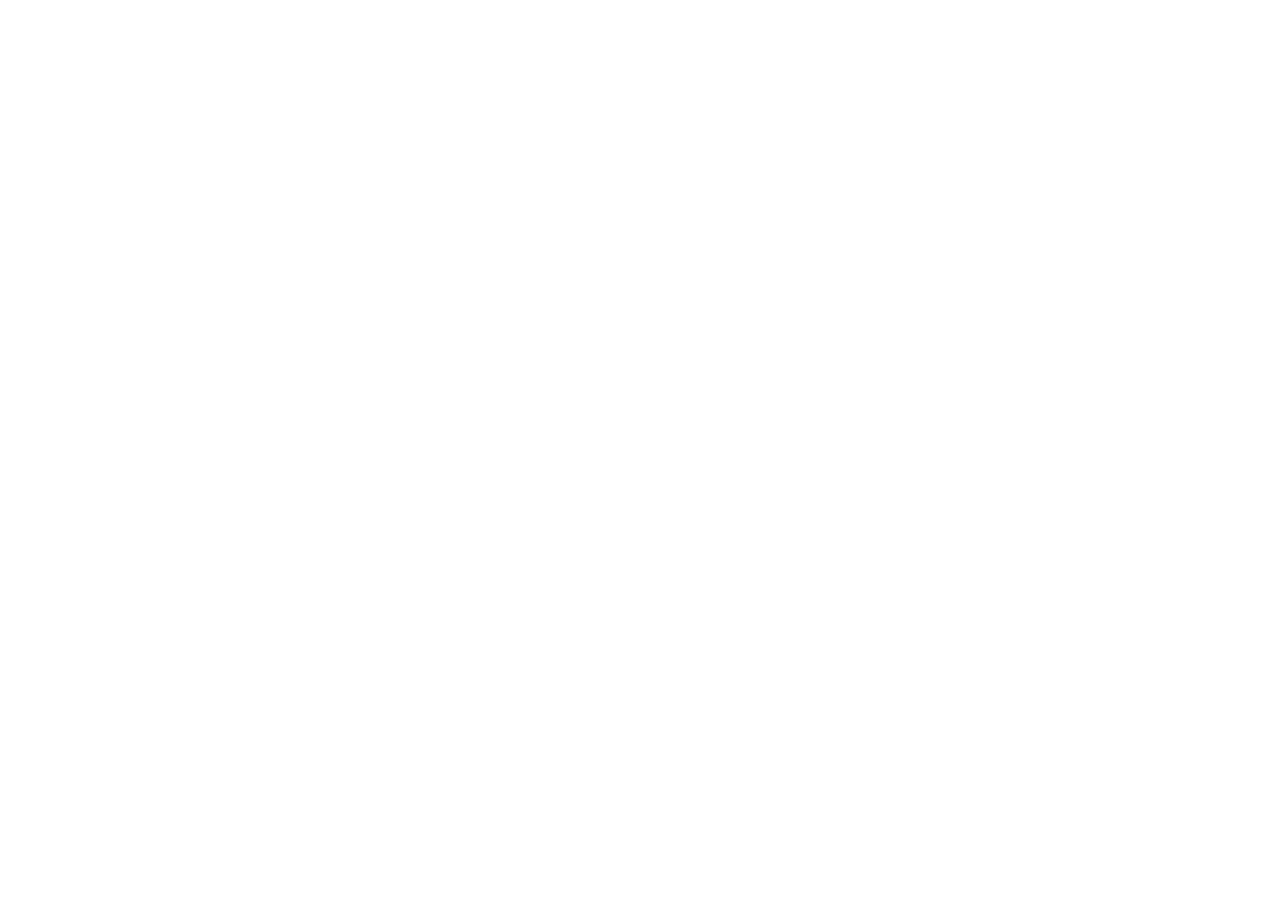
==== index.html @ f51db8b7 "Initial commit" ====
<!DOCTYPE html>
<html lang="en">

<head>
    <meta charset="UTF-8">
    <meta name="viewport" content="width=device-width, initial-scale=1.0">
    <link rel="stylesheet" href="./css/normalize.css">
    <link rel="stylesheet" href="./css/style.css">
    <title>Document</title>
</head>

<body>
    <script src="./js/script.js"></script>
</body>

</html>
---- css/style.css ----
/* GLOBAL */
html {
    box-sizing: border-box;
    height: 100%;
    scroll-behavior: smooth;
}

*,
*::after,
*::before {
    box-sizing: inherit;
}

body {
    height: 100%;
    display: flex;
    padding: 0;
    margin: 0;
    font-size: 16px;
    line-height: 1.5;
    font-family: "Roboto","Arial",sans-serif;
    flex-direction: column;
    background-color: #fff;
    color: #222;
}

img {
    max-width: 100%;
    height: auto;
}

/* CONTAINER */
.container {
    max-width: 1200px;
    width: 100%;
    padding-left: 50px;
    padding-right: 50px;
    margin-left: auto;
    margin-right: auto;
}
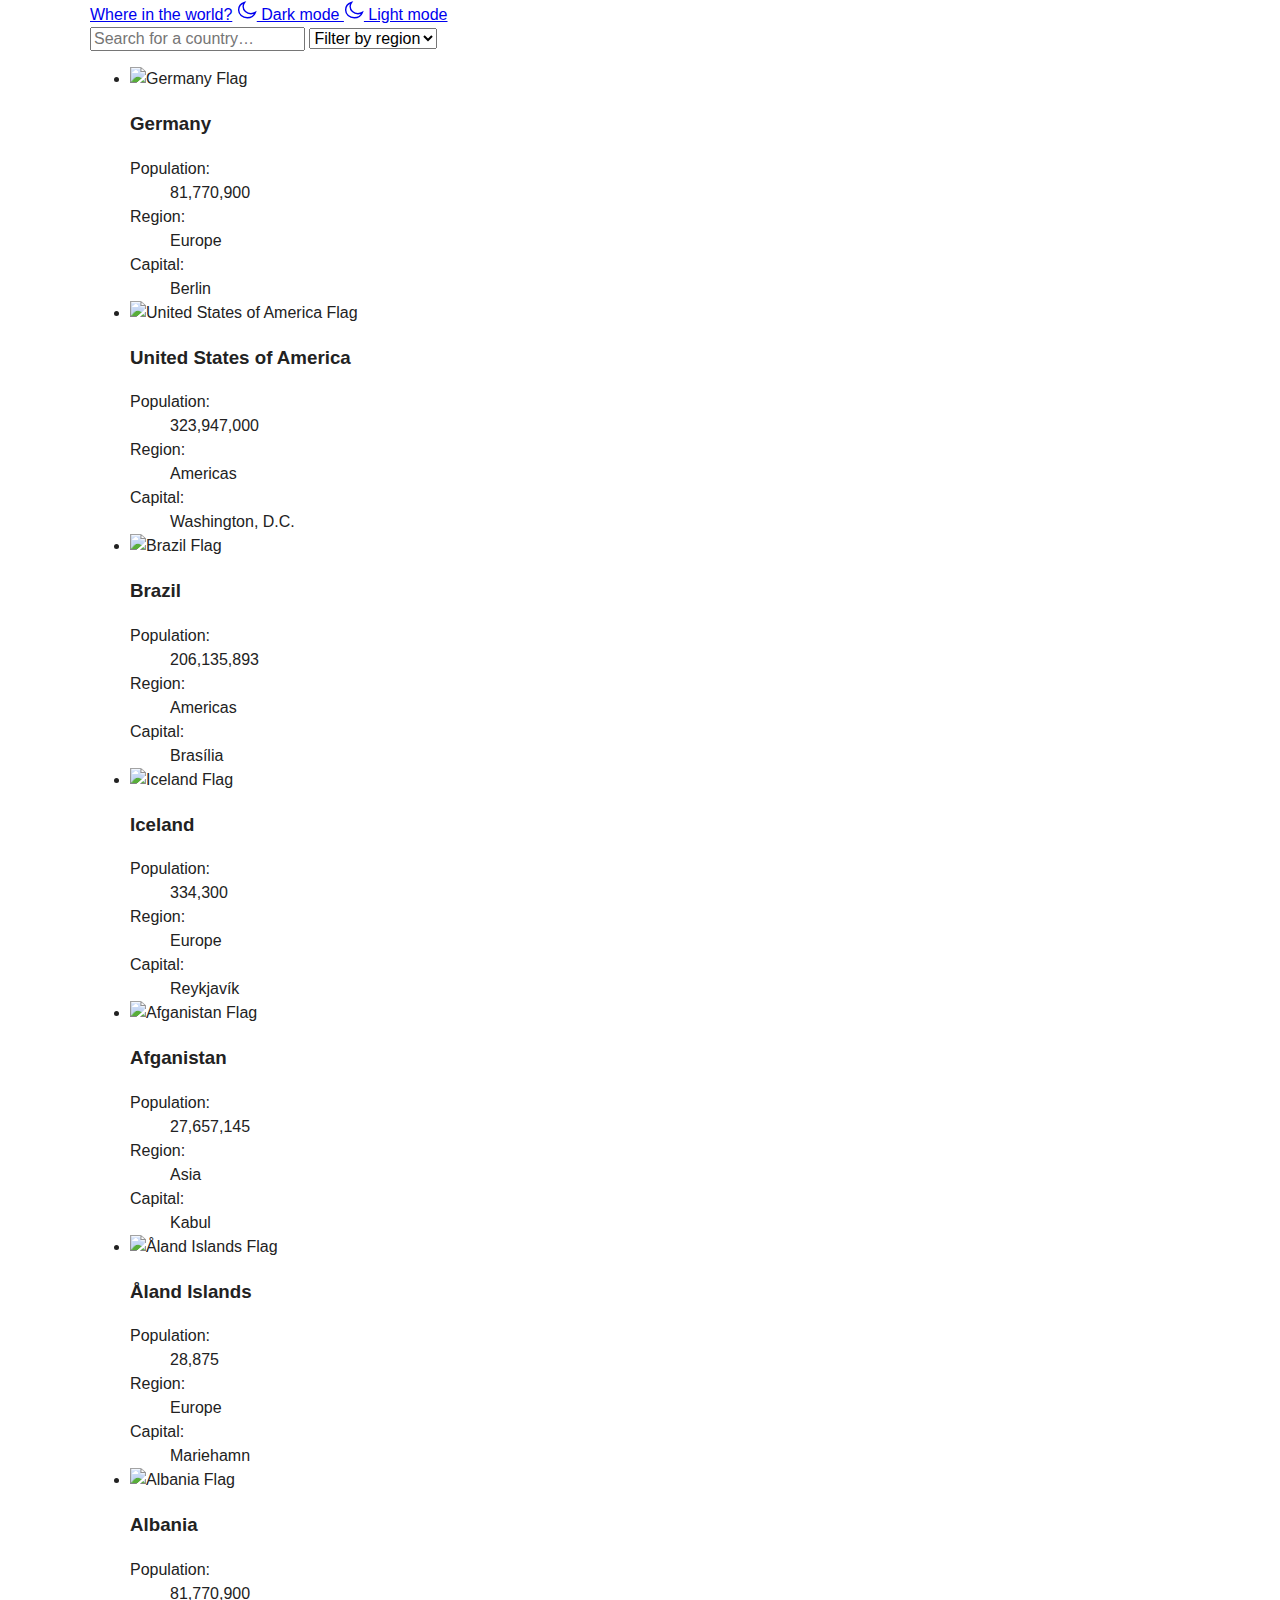
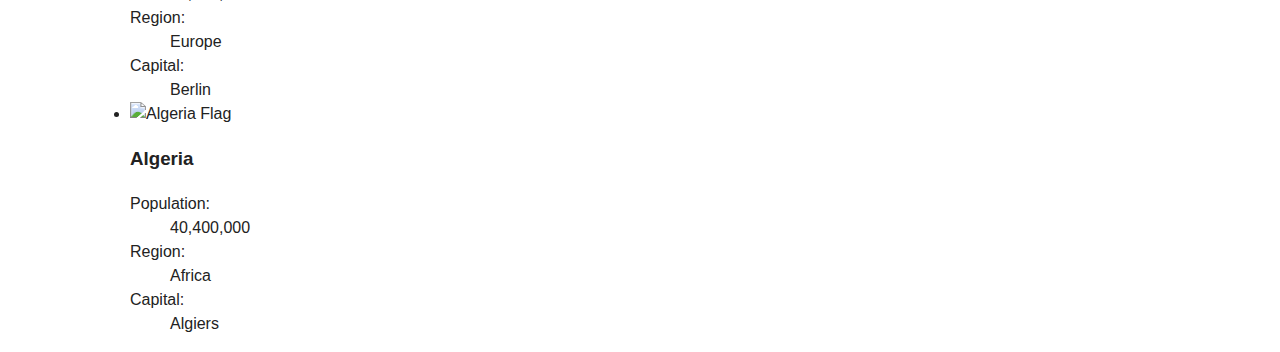
==== commit 6344f292: "Add main" ====
--- a/index.html
+++ b/index.html
@@ -4,12 +4,247 @@
 <head>
     <meta charset="UTF-8">
     <meta name="viewport" content="width=device-width, initial-scale=1.0">
+    <link rel="preconnect" href="https://fonts.googleapis.com">
+    <link rel="preconnect" href="https://fonts.gstatic.com" crossorigin>
+    <link
+        href="https://fonts.googleapis.com/css2?family=Nunito+Sans:ital,opsz,wght@0,6..12,200..1000;1,6..12,200..1000&display=swap"
+        rel="stylesheet">
     <link rel="stylesheet" href="./css/normalize.css">
     <link rel="stylesheet" href="./css/style.css">
-    <title>Document</title>
+    <title>Countries</title>
 </head>
 
 <body>
+    <header class="header">
+        <nav class="nav">
+            <div class="container">
+                <div class="navbar">
+                    <a class="header-text-logo" href="index.html">Where in the world?</a>
+                    <a class="change-mode" href="#">
+                        <span class="moon-icon">
+                            <svg width="20" height="20" viewBox="0 0 18 17" fill="none"
+                                xmlns="http://www.w3.org/2000/svg">
+                                <path fill-rule="evenodd" clip-rule="evenodd"
+                                    d="M12.5532 11.815C8.66857 11.815 5.51929 8.92783 5.51929 5.36821C5.51929 4.0253 5.96679 2.78158 6.73143 1.75C3.69036 2.69515 1.5 5.33122 1.5 8.43807C1.5 12.3385 4.94929 15.5 9.20357 15.5C12.5929 15.5 15.4696 13.4932 16.5 10.7045C15.375 11.4048 14.0161 11.815 12.5532 11.815Z"
+                                    fill="white" stroke="currentColor" stroke-width="1.25" />
+                            </svg>
+                            Dark mode
+                        </span>
+                    </a>
+
+                    <a class="change-mode-reverse" href="#">
+                        <span class="moon-icon">
+                            <svg width="20" height="20" viewBox="0 0 18 17" fill="none"
+                                xmlns="http://www.w3.org/2000/svg">
+                                <path fill-rule="evenodd" clip-rule="evenodd"
+                                    d="M12.5532 11.815C8.66857 11.815 5.51929 8.92783 5.51929 5.36821C5.51929 4.0253 5.96679 2.78158 6.73143 1.75C3.69036 2.69515 1.5 5.33122 1.5 8.43807C1.5 12.3385 4.94929 15.5 9.20357 15.5C12.5929 15.5 15.4696 13.4932 16.5 10.7045C15.375 11.4048 14.0161 11.815 12.5532 11.815Z"
+                                    fill="white" stroke="currentColor" stroke-width="1.25" />
+                            </svg>
+                            Light mode
+                        </span>
+                    </a>
+                </div>
+            </div>
+        </nav>
+        <div class="container">
+            <div class="seach-section">
+                <input class="search-input" type="text" placeholder="Search for a country…">
+                <select class="filter" name="filtered" id="filtered">
+                    <option>Filter by region</option>
+                    <option value="africa">Africa</option>
+                    <option value="america">America</option>
+                    <option value="asia">Asia</option>
+                    <option value="europe">Europe</option>
+                    <option value="oceania">Oceania</option>
+                </select>
+            </div>
+        </div>
+    </header>
+    <main class="main">
+        <div class="container">
+            <ul class="countries-list">
+                <li class="countries-list-item">
+                    <div class="countries-card">
+                        <img class="card-img" width="267" height="160" src="./img/flag-germany.jpg" alt="Germany Flag">
+                        <div class="countries-card-info">
+                            <h3 class="country-name">Germany</h3>
+                            <dl class="country-detail">
+                                <div class="country-detail-item">
+                                    <dt class="country-detail-item-title">Population:</dt>
+                                    <dd class="country-detail-item-value"> 81,770,900</dd>
+                                </div>
+                                <div class="country-detail-item">
+                                    <dt class="country-detail-item-title">Region: </dt>
+                                    <dd class="country-detail-item-value">Europe</dd>
+                                </div>
+                                <div class="country-detail-item">
+                                    <dt class="country-detail-item-title">Capital: </dt>
+                                    <dd class="country-detail-item-value">Berlin</dd>
+                                </div>
+                            </dl>
+                        </div>
+                    </div>
+                </li>
+                <li class="countries-list-item">
+                    <div class="countries-card">
+                        <img class="card-img" width="267" height="160" src="./img/flag-usa.jpg"
+                            alt="United States of America Flag">
+                        <div class="countries-card-info">
+                            <h3 class="country-name">United States of America</h3>
+                            <dl class="country-detail">
+                                <div class="country-detail-item">
+                                    <dt class="country-detail-item-title">Population: </dt>
+                                    <dd class="country-detail-item-value">323,947,000</dd>
+                                </div>
+                                <div class="country-detail-item">
+                                    <dt class="country-detail-item-title">Region: </dt>
+                                    <dd class="country-detail-item-value">Americas</dd>
+                                </div>
+                                <div class="country-detail-item">
+                                    <dt class="country-detail-item-title">Capital: </dt>
+                                    <dd class="country-detail-item-value">Washington, D.C.</dd>
+                                </div>
+                            </dl>
+                        </div>
+                    </div>
+                </li>
+                <li class="countries-list-item">
+                    <div class="countries-card">
+                        <img class="card-img" width="267" height="160" src="./img/flag-brazil.jpg" alt="Brazil Flag">
+                        <div class="countries-card-info">
+                            <h3 class="country-name">Brazil</h3>
+                            <dl class="country-detail">
+                                <div class="country-detail-item">
+                                    <dt class="country-detail-item-title">Population: </dt>
+                                    <dd class="country-detail-item-value">206,135,893</dd>
+                                </div>
+                                <div class="country-detail-item">
+                                    <dt class="country-detail-item-title">Region: </dt>
+                                    <dd class="country-detail-item-value">Americas</dd>
+                                </div>
+                                <div class="country-detail-item">
+                                    <dt class="country-detail-item-title">Capital: </dt>
+                                    <dd class="country-detail-item-value">Brasília</dd>
+                                </div>
+                            </dl>
+                        </div>
+                    </div>
+                </li>
+                <li class="countries-list-item">
+                    <div class="countries-card">
+                        <img class="card-img" width="267" height="160" src="./img/flag-iceland.jpg" alt="Iceland Flag">
+                        <div class="countries-card-info">
+                            <h3 class="country-name">Iceland</h3>
+                            <dl class="country-detail">
+                                <div class="country-detail-item">
+                                    <dt class="country-detail-item-title">Population: </dt>
+                                    <dd class="country-detail-item-value">334,300</dd>
+                                </div>
+                                <div class="country-detail-item">
+                                    <dt class="country-detail-item-title">Region: </dt>
+                                    <dd class="country-detail-item-value">Europe</dd>
+                                </div>
+                                <div class="country-detail-item">
+                                    <dt class="country-detail-item-title">Capital: </dt>
+                                    <dd class="country-detail-item-value"> Reykjavík</dd>
+                                </div>
+                            </dl>
+                        </div>
+                    </div>
+                </li>
+                <li class="countries-list-item">
+                    <div class="countries-card">
+                        <img class="card-img" width="267" height="160" src="./img/flag-afganistan.jpg"
+                            alt="Afganistan Flag">
+                        <div class="countries-card-info">
+                            <h3 class="country-name">Afganistan</h3>
+                            <dl class="country-detail">
+                                <div class="country-detail-item">
+                                    <dt class="country-detail-item-title">Population: </dt>
+                                    <dd class="country-detail-item-value">27,657,145</dd>
+                                </div>
+                                <div class="country-detail-item">
+                                    <dt class="country-detail-item-title">Region: </dt>
+                                    <dd class="country-detail-item-value">Asia</dd>
+                                </div>
+                                <div class="country-detail-item">
+                                    <dt class="country-detail-item-title">Capital: </dt>
+                                    <dd class="country-detail-item-value">Kabul</dd>
+                                </div>
+                            </dl>
+                        </div>
+                    </div>
+                </li>
+                <li class="countries-list-item">
+                    <div class="countries-card">
+                        <img class="card-img" width="267" height="160" src="./img/flag-alandisland.jpg"
+                            alt="Åland Islands Flag">
+                        <div class="countries-card-info">
+                            <h3 class="country-name">Åland Islands</h3>
+                            <dl class="country-detail">
+                                <div class="country-detail-item">
+                                    <dt class="country-detail-item-title">Population: </dt>
+                                    <dd class="country-detail-item-value">28,875</dd>
+                                </div>
+                                <div class="country-detail-item">
+                                    <dt class="country-detail-item-title">Region: </dt>
+                                    <dd class="country-detail-item-value">Europe</dd>
+                                </div>
+                                <div class="country-detail-item">
+                                    <dt class="country-detail-item-title">Capital: </dt>
+                                    <dd class="country-detail-item-value">Mariehamn</dd>
+                                </div>
+                            </dl>
+                        </div>
+                    </div>
+                </li>
+                <li class="countries-list-item">
+                    <div class="countries-card">
+                        <img class="card-img" width="267" height="160" src="./img/flag-albania.jpg" alt="Albania Flag">
+                        <div class="countries-card-info">
+                            <h3 class="country-name">Albania</h3>
+                            <dl class="country-detail">
+                                <div class="country-detail-item">
+                                    <dt class="country-detail-item-title">Population: </dt>
+                                    <dd class="country-detail-item-value">81,770,900</dd>
+                                </div>
+                                <div class="country-detail-item">
+                                    <dt class="country-detail-item-title">Region: </dt>
+                                    <dd class="country-detail-item-value">Europe</dd>
+                                </div>
+                                <div class="country-detail-item">
+                                    <dt class="country-detail-item-title">Capital: </dt>
+                                    <dd class="country-detail-item-value">Berlin</dd>
+                                </div>
+                            </dl>
+                        </div>
+                    </div>
+                </li>
+                <li class="countries-list-item">
+                    <div class="countries-card">
+                        <img class="card-img" width="267" height="160" src="./img/flag-algeria.jpg" alt="Algeria Flag">
+                        <div class="countries-card-info">
+                            <h3 class="country-name">Algeria</h3>
+                            <dl class="country-detail">
+                                <div class="country-detail-item">
+                                    <dt class="country-detail-item-title">Population: </dt>
+                                    <dd class="country-detail-item-value">40,400,000</dd>
+                                </div>
+                                <div class="country-detail-item">
+                                    <dt class="country-detail-item-title">Region: </dt>
+                                    <dd class="country-detail-item-value">Africa</dd>
+                                </div>
+                                <div class="country-detail-item">
+                                    <dt class="country-detail-item-title">Capital: </dt>
+                                    <dd class="country-detail-item-value">Algiers</dd>
+                                </div>
+                            </dl>
+                        </div>
+                    </div>
+                </li>
+            </ul>
+        </div>
+    </main>
     <script src="./js/script.js"></script>
 </body>
 
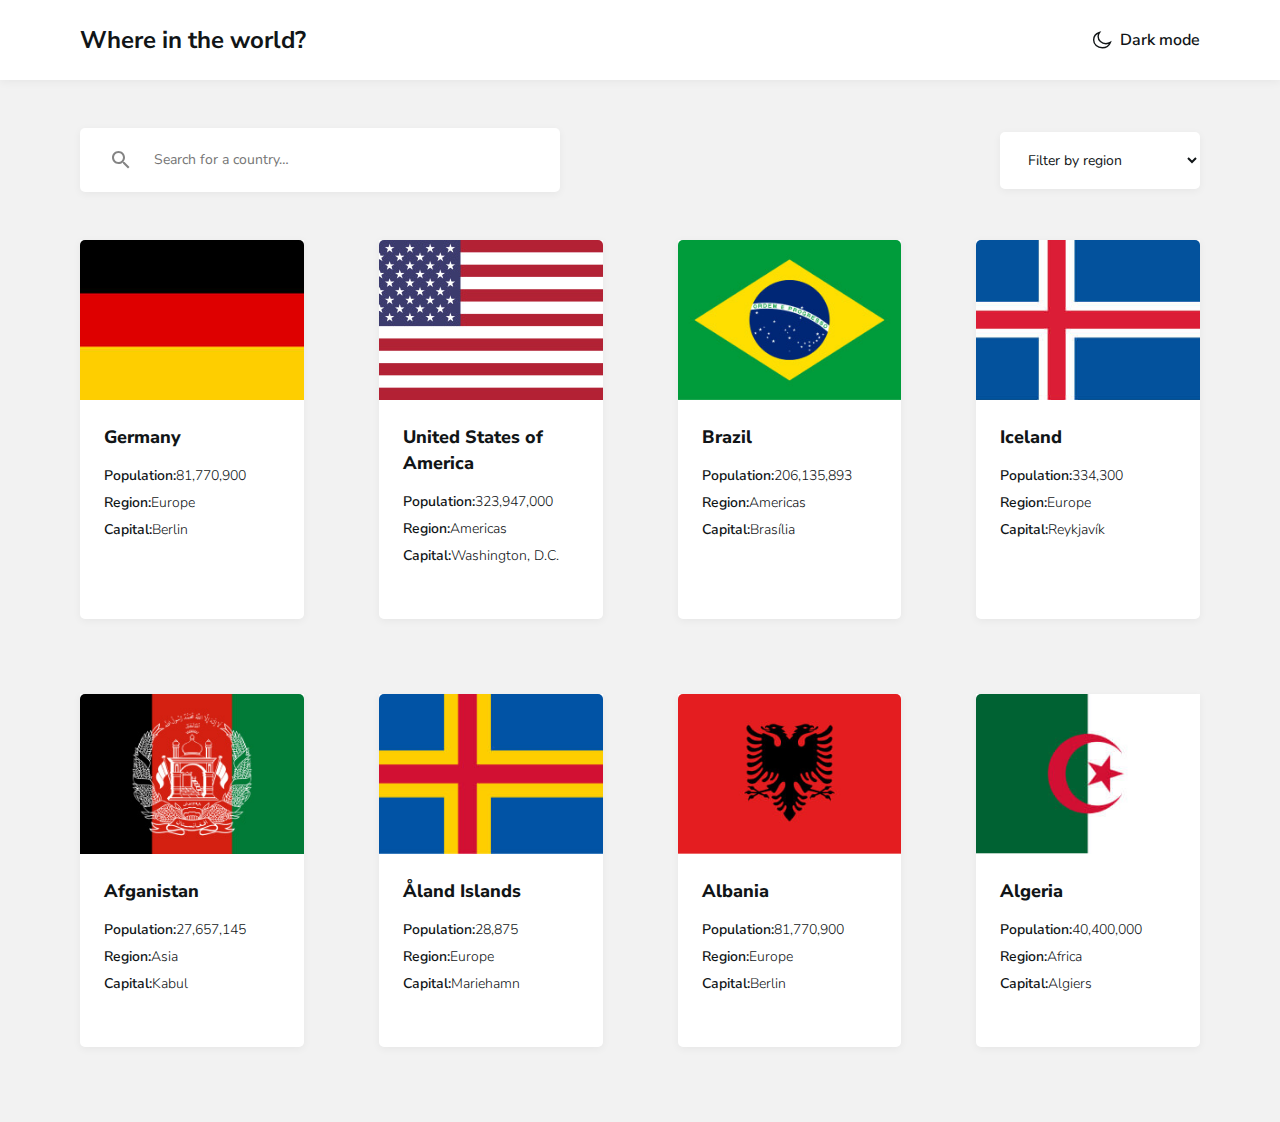
==== commit 14360143: "add detail html file" ====
--- a/index.html
+++ b/index.html
@@ -64,26 +64,29 @@
         <div class="container">
             <ul class="countries-list">
                 <li class="countries-list-item">
-                    <div class="countries-card">
-                        <img class="card-img" width="267" height="160" src="./img/flag-germany.jpg" alt="Germany Flag">
-                        <div class="countries-card-info">
-                            <h3 class="country-name">Germany</h3>
-                            <dl class="country-detail">
-                                <div class="country-detail-item">
-                                    <dt class="country-detail-item-title">Population:</dt>
-                                    <dd class="country-detail-item-value"> 81,770,900</dd>
-                                </div>
-                                <div class="country-detail-item">
-                                    <dt class="country-detail-item-title">Region: </dt>
-                                    <dd class="country-detail-item-value">Europe</dd>
-                                </div>
-                                <div class="country-detail-item">
-                                    <dt class="country-detail-item-title">Capital: </dt>
-                                    <dd class="country-detail-item-value">Berlin</dd>
-                                </div>
-                            </dl>
-                        </div>
-                    </div>
+                    <a href="detail.html" class="countries-list-link">
+                        <div class="countries-card">
+                            <img class="card-img" width="267" height="160" src="./img/flag-germany.jpg"
+                                alt="Germany Flag">
+                            <div class="countries-card-info">
+                                <h3 class="country-name">Germany</h3>
+                                <dl class="country-detail">
+                                    <div class="country-detail-item">
+                                        <dt class="country-detail-item-title">Population:</dt>
+                                        <dd class="country-detail-item-value"> 81,770,900</dd>
+                                    </div>
+                                    <div class="country-detail-item">
+                                        <dt class="country-detail-item-title">Region: </dt>
+                                        <dd class="country-detail-item-value">Europe</dd>
+                                    </div>
+                                    <div class="country-detail-item">
+                                        <dt class="country-detail-item-title">Capital: </dt>
+                                        <dd class="country-detail-item-value">Berlin</dd>
+                                    </div>
+                                </dl>
+                            </div>
+                        </div>
+                    </a>
                 </li>
                 <li class="countries-list-item">
                     <div class="countries-card">
--- a/css/style.css
+++ b/css/style.css
@@ -1,3 +1,12 @@
+:root {
+    --color-1: #f2f2f2;
+    --color-2: #202c36;
+    --color-3: #ffffff;
+    --color-4: #2b3844;
+    --color-5: #111517;
+}
+
+
 /* GLOBAL */
 html {
     box-sizing: border-box;
@@ -9,6 +18,13 @@
 *::after,
 *::before {
     box-sizing: inherit;
+    margin: 0;
+    padding: 0;
+}
+
+*:focus {
+    outline: 3px dotted var(--color-2);
+    outline-offset: 3px;
 }
 
 body {
@@ -17,24 +33,226 @@
     padding: 0;
     margin: 0;
     font-size: 16px;
-    line-height: 1.5;
-    font-family: "Roboto","Arial",sans-serif;
+    line-height: normal;
+    font-family: "Nunito Sans", sans-serif;
     flex-direction: column;
-    background-color: #fff;
-    color: #222;
+    background-color: var(--color-1);
+    color: var(--color-5);
+    transition: background-color 0.4s ease;
 }
 
 img {
     max-width: 100%;
     height: auto;
+    display: flex;
+}
+
+.dark-mode {
+    --color-1: #202c36;
+    --color-3: #2b3844;
+    --color-5: #ffffff;
+    --color-2: #ffffff;
 }
 
 /* CONTAINER */
 .container {
-    max-width: 1200px;
+    max-width: 1440px;
     width: 100%;
-    padding-left: 50px;
-    padding-right: 50px;
+    padding-left: 80px;
+    padding-right: 80px;
     margin-left: auto;
     margin-right: auto;
+}
+
+/* HEADER */
+.nav {
+    background-color: var(--color-3);
+    padding: 24px 0px;
+    box-shadow: 0px 2px 9px rgba(0, 0, 0,0.05);
+    margin-bottom: 48px;
+    white-space: nowrap;
+}
+.navbar {
+    display: flex;
+    justify-content: space-between;
+    align-items: center;
+}
+.header-text-logo {
+    text-decoration: none;
+    color: var(--color-5);
+    font-size: 24px;
+    font-weight: 700;
+}
+.change-mode {
+    text-decoration: none;
+    color: var(--color-5);
+    font-size: 16px;
+    font-weight: 600;
+    transition: all 0.3s ease;
+}
+.change-mode-reverse {
+    text-decoration: none;
+    color: var(--color-5);
+    font-size: 16px;
+    font-weight: 600;
+    transition: all 0.3s ease;
+    display: none;
+}
+.moon-icon {
+    display: flex;
+    align-items: center;
+}
+.moon-icon svg {
+    margin-right: 8px;
+}
+.seach-section {
+    display: flex;
+    justify-content: space-between;
+    align-items: center;
+    margin-bottom: 48px;
+}
+.search-input {
+    width: 480px;
+    padding: 18px 74px;
+    font-size: 14px;
+    line-height: 28px;
+    border: none;
+    border-radius: 5px;
+    box-shadow: 0px 2px 9px rgba(0, 0, 0,0.05);
+    background-image: url("../img/icon-search-black.svg");
+    background-repeat: no-repeat;
+    background-position: 32px center;
+    background-color: var(--color-3);
+    color: var(--color-5);
+}
+.filter {
+    width: 200px;
+    border-radius: 5px;
+    padding: 18px 24px;
+    font-size: 14px;
+    font-weight: 400;
+    border: none;
+    box-shadow: 0px 2px 9px rgba(0, 0, 0,0.05);
+    background-color: var(--color-3);
+    color: var(--color-5);
+}
+.filter option {
+    margin-bottom: 8px;
+}
+.main {
+    padding-bottom: 40px;
+}
+.countries-list {
+    display: flex;
+    flex-wrap: wrap;
+    margin-left: -75px;
+    margin-bottom: -75px;
+    list-style: none;
+}
+.countries-list-link {
+    text-decoration: none;
+    color: var(--color-5);
+}
+.countries-list-item {
+    width: calc(25% - 75px);
+    margin-left: 75px;
+    margin-bottom: 75px;
+    background-color: var(--color-3);
+    box-shadow: 0px 2px 9px rgba(0, 0, 0,0.05);
+    border-bottom-left-radius: 5px;
+    border-bottom-right-radius: 5px;
+}
+.card-img {
+    width: 267px;
+    height: 160px;
+    object-fit: cover;
+    border-top-left-radius: 5px;
+    border-top-right-radius: 5px;
+
+}
+.countries-card-info {
+    padding: 24px 24px 46px 24px;
+}
+.country-name {
+    font-size: 18px;
+    line-height: 26px;
+    font-weight: 800;
+    margin-bottom: 16px;
+}
+.country-detail-item {
+    display: flex;
+    margin-bottom: 8px;
+}
+.country-detail-item-title {
+    font-size: 14px;
+    font-weight: 600;
+}
+.country-detail-item-value {
+    font-size: 14px;
+    font-weight: 300;
+}
+
+/* DETAIL HTML STYLES */
+.back-arrow {
+    width: 136px;
+    text-decoration: none;
+    color: var(--color-5);
+    display: flex;
+    align-items: center;
+    padding-left: 32px;
+    font-size: 16px;
+    font-weight: 300;
+    margin-bottom: 80px;
+}
+.back-arrow svg {
+    margin-right: 10px;
+}
+.wrapper {
+    display: flex;
+    align-items: center;
+}
+.country-img {
+    width: 560px;
+    height: 400px;
+    border-radius: 5px;
+    margin-right: 120px;
+}
+.second-country-info {
+    width: 600px;
+}
+.second-country-name {
+    font-size: 32px;
+    font-weight: 800;
+    margin-bottom: 23px;
+}
+.second-country-info-wrapper {
+    display: flex;
+    justify-content: space-between;
+    margin-bottom: 68px;
+}
+.second-country-detail-item-title {
+    font-size: 16px;
+}
+.second-country-detail-item-value {
+    font-size: 16px;
+}
+.border-countries {
+    display: flex;
+    align-items: center;
+}
+.text {
+    font-size: 16px;
+    line-height: 24px;
+    margin-right: 15px;
+}
+.border-countrie-button {
+    font-size: 14px;
+    font-weight: 300;
+    padding: 5px 28px;
+    background-color: var(--color-3);
+    border: 2px;
+    box-shadow: 0px 2px 9px rgba(0, 0, 0,0.05);
+}
+.border-countrie-button:not(:last-child) {
+    margin-right: 10px;
 }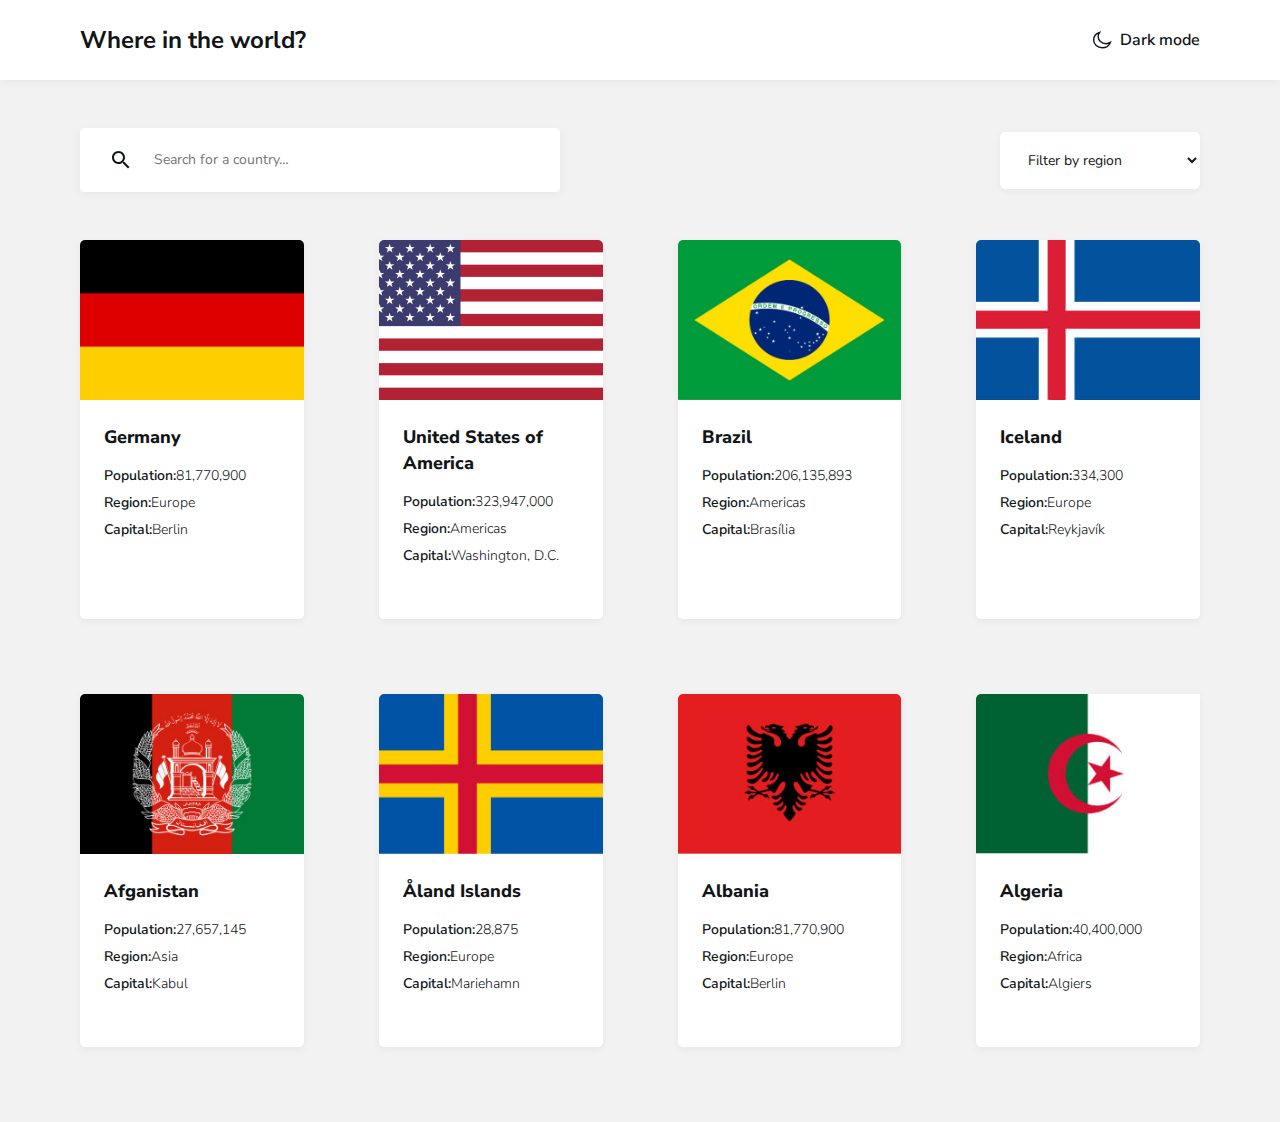
==== commit 1494cc8f: "add position styles" ====
--- a/index.html
+++ b/index.html
@@ -48,7 +48,16 @@
         </nav>
         <div class="container">
             <div class="seach-section">
-                <input class="search-input" type="text" placeholder="Search for a country…">
+                <div class="search-input-wrapper">
+                    <svg class="search-icon" width="18" height="18" viewBox="0 0 18 18" fill="none"
+                        xmlns="http://www.w3.org/2000/svg">
+                        <path fill-rule="evenodd" clip-rule="evenodd"
+                            d="M12.5 11H11.7L11.4 10.7C12.4 9.6 13 8.1 13 6.5C13 2.9 10.1 0 6.5 0C2.9 0 0 2.9 0 6.5C0 10.1 2.9 13 6.5 13C8.1 13 9.6 12.4 10.7 11.4L11 11.7V12.5L16 17.5L17.5 16L12.5 11ZM6.5 11C4 11 2 9 2 6.5C2 4 4 2 6.5 2C9 2 11 4 11 6.5C11 9 9 11 6.5 11Z"
+                            fill="currentColor" />
+                    </svg>
+
+                    <input class="search-input" type="text" placeholder="Search for a country…">
+                </div>
                 <select class="filter" name="filtered" id="filtered">
                     <option>Filter by region</option>
                     <option value="africa">Africa</option>
--- a/css/style.css
+++ b/css/style.css
@@ -111,19 +111,31 @@
     align-items: center;
     margin-bottom: 48px;
 }
+.search-input-wrapper {
+    position: relative;
+    width: 480px;
+    box-shadow: 0px 2px 9px rgba(0, 0, 0,0.05);
+}
+.search-icon {
+    position: absolute;
+    width: 18px;
+    height: 18px;
+    left: 32px;
+    top: 50%;
+    transform: translateY(-50%);
+    color: var(--color-5);
+    pointer-events: none;
+
+}
 .search-input {
     width: 480px;
     padding: 18px 74px;
     font-size: 14px;
     line-height: 28px;
     border: none;
+    background-color: var(--color-3);
+    color: var(--color-5);
     border-radius: 5px;
-    box-shadow: 0px 2px 9px rgba(0, 0, 0,0.05);
-    background-image: url("../img/icon-search-black.svg");
-    background-repeat: no-repeat;
-    background-position: 32px center;
-    background-color: var(--color-3);
-    color: var(--color-5);
 }
 .filter {
     width: 200px;
